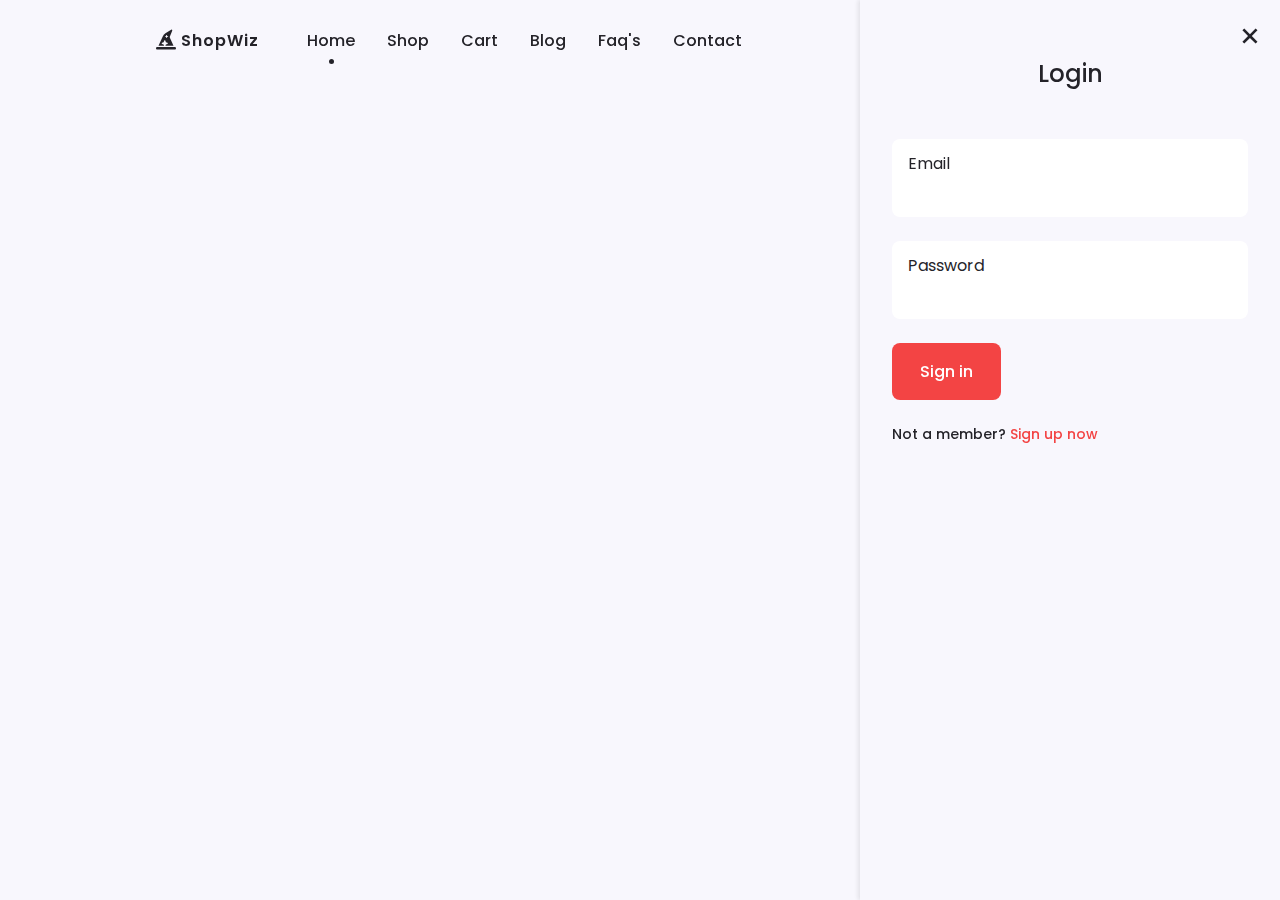
==== index.html @ 4f93ff75 "added Sidebar Login" ====
<!DOCTYPE html>
<html lang="en">

<head>
    <meta charset="UTF-8">
    <meta http-equiv="X-UA-Compatible" content="IE=edge">
    <meta name="viewport" content="width=device-width, initial-scale=1.0">

    <!--=============== BOXICONS ===============-->
    <link rel="stylesheet" href="https://cdn.jsdelivr.net/npm/boxicons@latest/css/boxicons.min.css">
    <link rel="stylesheet" href="https://cdnjs.cloudflare.com/ajax/libs/font-awesome/6.1.1/css/all.min.css">

    <!--=============== SWIPER CSS ===============-->
    <link rel="stylesheet" href="assets/css/swiper-bundle.min.css">

    <!--=============== CSS ===============-->
    <link rel="stylesheet" href="assets/css/style.css">
    <link rel="stylesheet" href="assets/css/colors/color-1.css">

    <title>Responsive e-commerce website - Crypticalcoder</title>
</head>

<body>
    <!--=============== HEADER ===============-->
    <header class="header" id="header">
        <nav class="nav container">
            <a href="index.html" class="nav__logo">
                <i class="fa-solid fa-hat-wizard nav__logo-icon"></i> ShopWiz
            </a>

            <div class="nav__menu" id="nav-menu">
                <ul class="nav__list">
                    <li class="nav__Item">
                        <a href="index.html" class="nav__link active-link">Home</a>
                    </li>
                    <li class="nav__Item">
                        <a href="shop.html" class="nav__link">Shop</a>
                    </li>
                    <li class="nav__Item">
                        <a href="cart.html" class="nav__link">Cart</a>
                    </li>

                    <li class="nav__Item">
                        <a href="blog.html" class="nav__link">Blog</a>
                    </li>
                    <li class="nav__Item">
                        <a href="faq.html" class="nav__link">Faq's</a>
                    </li>
                    <li class="nav__Item">
                        <a href="contact.html" class="nav__link">Contact</a>
                    </li>
                </ul>
            </div>

            <div class="nav__btns">
                <div class="login__toggle" id="login-toggle">
                    <i class="bx bx-user"></i>
                </div>

                <div class="nav__shop" id="cart-shop">
                    <i class="bx bx-shopping-bag"></i>
                </div>

                <div class="nav__toggle" id="nav-toggle">
                    <i class="bx bx-grid-alt"></i>
                </div>
            </div>
        </nav>
    </header>

    <!--=============== CART ===============-->
    <div class="cart " id="cart">
        <i class="bx bx-x cart__close"></i>
        <h2 class="cart__title-center">My Cart</h2>

        <div class="cart__container">
            <article class="cart__card">
                <div class="cart__box">
                    <img src="assets/img/cart-1.png" alt="" class="cart__img">
                </div>

                <div class="cart__details">
                    <h3 class="cart__title">
                        Windbreaker
                    </h3>
                    <span class="cart__price">₹ 1200</span>

                    <div class="cart__amount">
                        <div class="cart__amount-content">
                            <span class="cart__amount-box">
                                <i class="bx bx-minus"></i>
                            </span>

                            <span class="cart__amount-number">1</span> </span>

                            <span class="cart__amount-box">
                                <i class="bx bx-plus"></i>
                            </span>

                        </div>

                        <i class="bx bx-trash-alt cart__amount-trash"></i>


                    </div>
                </div>

            </article>

            <article class="cart__card">
                <div class="cart__box">
                    <img src="assets/img/cart-2.png" alt="" class="cart__img">
                </div>

                <div class="cart__details">
                    <h3 class="cart__title">
                        Cardigan Hoodie
                    </h3>
                    <span class="cart__price">₹ 1500</span>

                    <div class="cart__amount">
                        <div class="cart__amount-content">
                            <span class="cart__amount-box">
                                <i class="bx bx-minus"></i>
                            </span>

                            <span class="cart__amount-number">1</span> </span>

                            <span class="cart__amount-box">
                                <i class="bx bx-plus"></i>
                            </span>

                        </div>

                        <i class="bx bx-trash-alt cart__amount-trash"></i>


                    </div>
                </div>

            </article>

            <article class="cart__card">
                <div class="cart__box">
                    <img src="assets/img/cart-3.png" alt="" class="cart__img">
                </div>

                <div class="cart__details">
                    <h3 class="cart__title">
                        Cartoon
                    </h3>
                    <span class="cart__price">₹ 800</span>

                    <div class="cart__amount">
                        <div class="cart__amount-content">
                            <span class="cart__amount-box">
                                <i class="bx bx-minus"></i>
                            </span>

                            <span class="cart__amount-number">1</span> </span>

                            <span class="cart__amount-box">
                                <i class="bx bx-plus"></i>
                            </span>

                        </div>

                        <i class="bx bx-trash-alt cart__amount-trash"></i>


                    </div>
                </div>

            </article>
        </div>

        <div class="cart__prices">
            <span class="cart__prices-item">
                3 item
            </span>
            <span class="cart__prices-total">
                ₹ 3500
            </span>
        </div>

    </div>

    <!--=============== LOGIN ===============-->
    <div class="login show-login" id="login">
        <i class="bx bx-x login__close" id="login-close">

        </i>
        <h2 class="login__title-center">Login</h2>

        <form action="" class="login__form grid">
            <div class="login__content">
                <label for="" class="login__label">Email</label>
                <input type="email" class="login__input">
            </div>

            <div class="login__content">
                <label for="" class="login__label">Password</label>
                <input type="password" class="login__input">

            </div>

            <div>
                <a href="#" class="button">Sign in</a>
            </div>

            <div>
                <p class="signup">Not a member? <a href="registration.html">Sign up now</a></p>
            </div>
        </form>

    </div>

    <!--=============== MAIN ===============-->
    <main class="main">
        <!--=============== HOME ===============-->
        <section class="home container">

        </section>

        <!--=============== DISCOUNT ===============-->
        <section class="discount section">

        </section>

        <!--=============== NEW ARRIVALS ===============-->
        <section class="new section">

        </section>

        <!--=============== STEPS ===============-->
        <section class="steps section container">

        </section>

        <!--=============== NEWSLETTER ===============-->
        <section class="newsletter section">

        </section>
    </main>

    <!--=============== FOOTER ===============-->
    <footer class="footer section">

    </footer>

    <!--=============== SCROLL UP ===============-->

    <!--=============== STYLE SWITCHER ===============-->

    <!--=============== SWIPER JS ===============-->
    <script src="assets/js/swiper-bundle.min.js"></script>

    <!--=============== JS ===============-->
    <script src="assets/js/main.js"></script>
</body>

</html>
---- assets/css/style.css ----
/*=============== GOOGLE FONTS ===============*/
@import url('https://fonts.googleapis.com/css2?family=Poppins:wght@400;500;600;900&display=swap');

/*=============== VARIABLES CSS ===============*/
:root {
    --header-height: 3.5rem;

    /*========== Colors ==========*/
    --title-color: hsl(250, 8%, 15%);
    --text-color: hsl(250, 8%, 35%);
    --body-color: hsl(250, 60%, 98%);
    --container-color: #fff;
    --shadow: hsla(0, 0%, 15%, .1);
    --scroll-bar-color: hsl(250, 12%, 90%);
    --scroll-thumb-color: hsl(250, 12%, 80%);

    /*========== Font and typography ==========*/
    --body-font: 'Poppins', sans-serif;
    --biggest-font-size: 4rem;
    --h1-font-size: 2.25rem;
    --h2-font-size: 1.5rem;
    --h3-font-size: 1.25rem;
    --normal-font-size: 1rem;
    --small-font-size: .875rem;
    --smaller-font-size: .813rem;

    /*========== Font weight ==========*/
    --font-medium: 500;
    --font-bold: 600;

    /*========== Margenes Bottom ==========*/
    --mb-0-5: .5rem;
    --mb-0-75: .75rem;
    --mb-1: 1rem;
    --mb-1-5: 1.5rem;
    --mb-2: 2rem;
    --mb-2-5: 2.5rem;
    --mb-3: 3rem;

    /*========== z index ==========*/
    --z-tooltip: 10;
    --z-fixed: 100;
}

/* Responsive typography */
@media screen and (max-width: 992px) {
    :root {
        --biggest-font-size: 2rem;
        --h1-font-size: 1.5rem;
        --h2-font-size: 1.25rem;
        --h3-font-size: 1rem;
        --normal-font-size: .938rem;
        --small-font-size: .813rem;
        --smaller-font-size: .75rem;
    }
}

/*=============== BASE ===============*/
* {
    box-sizing: border-box;
    margin: 0;
    padding: 0;
}

html {
    scroll-behavior: smooth;
}

body,
button,
input {
    font-family: var(--body-font);
    font-size: var(--normal-font-size);
}

body {
    background-color: var(--body-color);
    color: var(--text-color);
}

h1,
h2,
h3,
h4 {
    color: var(--title-color);
    font-weight: var(--font-medium);
}

ul {
    list-style: none;
}

a {
    text-decoration: none;
}

img {
    max-width: 100%;
    height: auto;
}

button {
    cursor: pointer;
}

button,
input {
    border: none;
    outline: none;
}

/*=============== REUSABLE CSS CLASSES ===============*/
.section {
    padding: 7rem 0 2rem;
}

.section__title,
.breadcrumb__title {
    font-size: var(--h1-font-size);
}

.section__title,
.breadcrumb__subtitle {
    margin-bottom: var(--mb-3);
}

.section__title,
.breadcrumb__title,
.breadcrumb__subtitle {
    text-align: center;
}

/*=============== LAYOUT ===============*/
.container {
    max-width: 968px;
    margin-left: auto;
    margin-right: auto;
}

.grid {
    display: grid;
}

/*=============== HEADER SECTION ===============*/
.header {
    width: 100%;
    background: transparent;
    position: fixed;
    top: 0;
    left: 0;
    z-index: var(--z-fixed);
}

/*=============== NAV ===============*/
.nav {
    height: calc(var(--header-height) + 1.5rem);
    display: flex;
    justify-content: space-between;
    align-items: center;
    column-gap: 3rem;

}

.login__toggle,
.nav__logo,
.nav__toggle,
.nav__shop {
    color: var(--title-color)
}

.nav__logo {
    text-transform: capitalize;
    font-weight: var(--font-bold);
    letter-spacing: 1px;
    display: inline-flex;
    align-items: center;
    column-gap: .25rem;
}

.nav__logo-icon {
    font-size: 1.25rem;
}


.nav__btns {
    display: flex;
    align-items: center;
    column-gap: 1rem;
    margin-left: auto;

}

.nav__toggle,
.login__toggle,
.nav__shop {
    font-size: 1.25rem;
    cursor: pointer;
}

.nav__list {
    display: flex;
    align-items: center;
    column-gap: 2rem;
}

.nav__link {
    color: var(--title-color);
    font-weight: var(--font-medium);
    font-size: var(--normal-font-size);
    transition: .3s;
}

.nav__link:hover {
    color: var(--first-color);

}

.nav__toggle {
    display: none;
}


/* Show Menu */


/* Change background header */


/* Active link */
.active-link {
    position: relative;
}

.active-link::before {
    content: '';
    position: absolute;
    bottom: -.75rem;
    left: 45%;
    width: 5px;
    height: 5px;
    background: var(--title-color);
    border-radius: 50%;
}

/*=============== MAIN ===============*/
/*========== HOME SECTION ==========*/


/* Swiper Class */



/*=============== BUTTONS ===============*/
.button {
    display: inline-block;
    background: var(--first-color);
    color: #fff;
    padding: 1rem 1.75rem;
    border-radius: 0.5rem;
    font-weight: var(--font-medium);
    transition: .3s;
}

.button:hover {
    filter: brightness(110%);
}

/*========== DISCOUNT SECTION ==========*/



/*========== NEW ARRIVALS SECTION ==========*/


/*========== STEPS SECTION ==========*/


/*========== NEWSLETTER SECTION ==========*/


/*=============== SHOP PAGE ===============*/


/*=============== PAGINATION ===============*/


/*=============== DETAILS PAGE ===============*/


/*=============== ABOUT PAGE ===============*/


/*=============== BLOG PAGE ===============*/


/*=============== CART PAGE ===============*/


/*=============== FAQ PAGE ===============*/


/*Rotate icon, change color of titles and background*/


/*=============== REGISTRATION PAGE ===============*/


/*=============== CONTACT PAGE ===============*/


/*=============== FOOTER ===============*/


/*=============== SCROLL UP ===============*/


/* Show Scroll Up*/


/*=============== SCROLL BAR ===============*/


/*=============== LOGIN ===============*/
.login {
    position: fixed;
    background-color: var(--body-color);
    z-index: var(--z-fixed);
    width: 420px;
    box-shadow: -2px 0 4px var(--shadow);
    height: 100%;
    top: 0;
    right: -100%;
    padding: 3.5rem 2rem;
    transition: 0.4s;

}

.login__title-center {
    font-size: var(--h2-font-size);
    text-align: center;
    margin-bottom: var(--mb-3);
}

.login__close {
    font-size: 2rem;
    color: var(--title-color);
    position: absolute;
    top: 1.25rem;
    right: .9rem;
    cursor: pointer;

}

.login__form {
    row-gap: 1.5rem;
}

.login__content {
    background: var(--container-color);
    border-radius: .5rem;
    padding: .75rem 1rem .25rem;
}

.login__label {
    font-size: var(--medium-font-size);
    color: var(--title-color);
}

.login__input {
    width: 100%;
    background: var(--container-color);
    color: var(--text-color);
    font-size: var(--normal-font-size);
    padding: .25rem .5rem .5rem 0;
}

.signup {
    color: var(--title-color);
    font-size: var(--small-font-size);
    font-weight: var(--font-medium);
}

.signup a {
    color: var(--first-color);
}


/* Show login */
.show-login {
    right: 0;
}

/*=============== CART ===============*/
.cart {
    position: fixed;
    background-color: var(--body-color);
    z-index: var(--z-fixed);
    width: 420px;
    box-shadow: -2px 0 4px var(--shadow);
    height: 100%;
    top: 0;
    right: -100%;
    padding: 3.5rem 2rem;
    transition: 0.4s;

}

.cart__title-center {
    font-size: var(--h2-font-size);
    text-align: center;
    margin-bottom: var(--mb-3);
}

.cart__close {
    font-size: 2rem;
    color: var(--title-color);
    position: absolute;
    top: 1.25rem;
    right: .9rem;
    cursor: pointer;

}

.cart__container {
    display: grid;
    row-gap: 1.5rem;

}

.cart__card {
    display: flex;
    align-items: center;
    column-gap: 1rem;

}

.cart__box {
    background-color: var(--container-color);
    padding-top: .75rem 1.25rem;
    display: flex;
    align-items: center;

}

.cart__img {
    width: 90px;

}

.cart__title {
    font-size: var(--normal-font-size);
    margin-bottom: var(--mb-0-5);

}

.cart__price {
    display: block;
    font-size: var(--small-font-size);
    color: var(--first-color);
    margin-bottom: var(--mb-1-5);
}

.cart__amount,
.cart__amount-content {
    display: flex;
    align-items: center;
}

.cart__amount {
    column-gap: 3rem;
}

.cart__amount-content {
    column-gap: 1rem;
}


.cart__amount-box {
    display: inline-flex;
    padding: .25rem;
    background: var(--container-color);
    cursor: pointer;
}

.cart__amount-trash {
    font-size: 1.15rem;
    color: var(--first-color);
    cursor: pointer;
}

.cart__prices {
    margin-top: 6rem;
    display: flex;
    align-items: center;
    justify-content: space-between;

}

.cart__prices-item,
.cart__prices-total {
    color: car(--title-color);
}

.cart__prices-total {
    font-size: var(--h3-font-size);
    font-weight: var(--font-medium);
}

/* Show cart */
.show-cart {
    right: 0;
}

/*=============== LIGHTBOX ===============*/


/* lightbox open */


/* lightbox open animation */


/*=============== STYLE SWITCHER ===============*/


/* Style switcher open */


/* Active theme color */


/*=============== BREAKPOINTS ===============*/
/* For large devices */
@media screen and (max-width: 1200px) {}

@media screen and (max-width: 992px) {}

/* For medium devices */
@media screen and (max-width: 767px) {}

@media screen and (max-width: 576px) {}

/* For small devices */
@media screen and (max-width: 320px) {}
---- assets/css/colors/color-1.css ----
:root
{
    --hue: 0;
    --first-color: hsl(var(--hue), 88%, 61%);
    --first-color-alt: hsl(var(--hue), 88%, 58%)
}
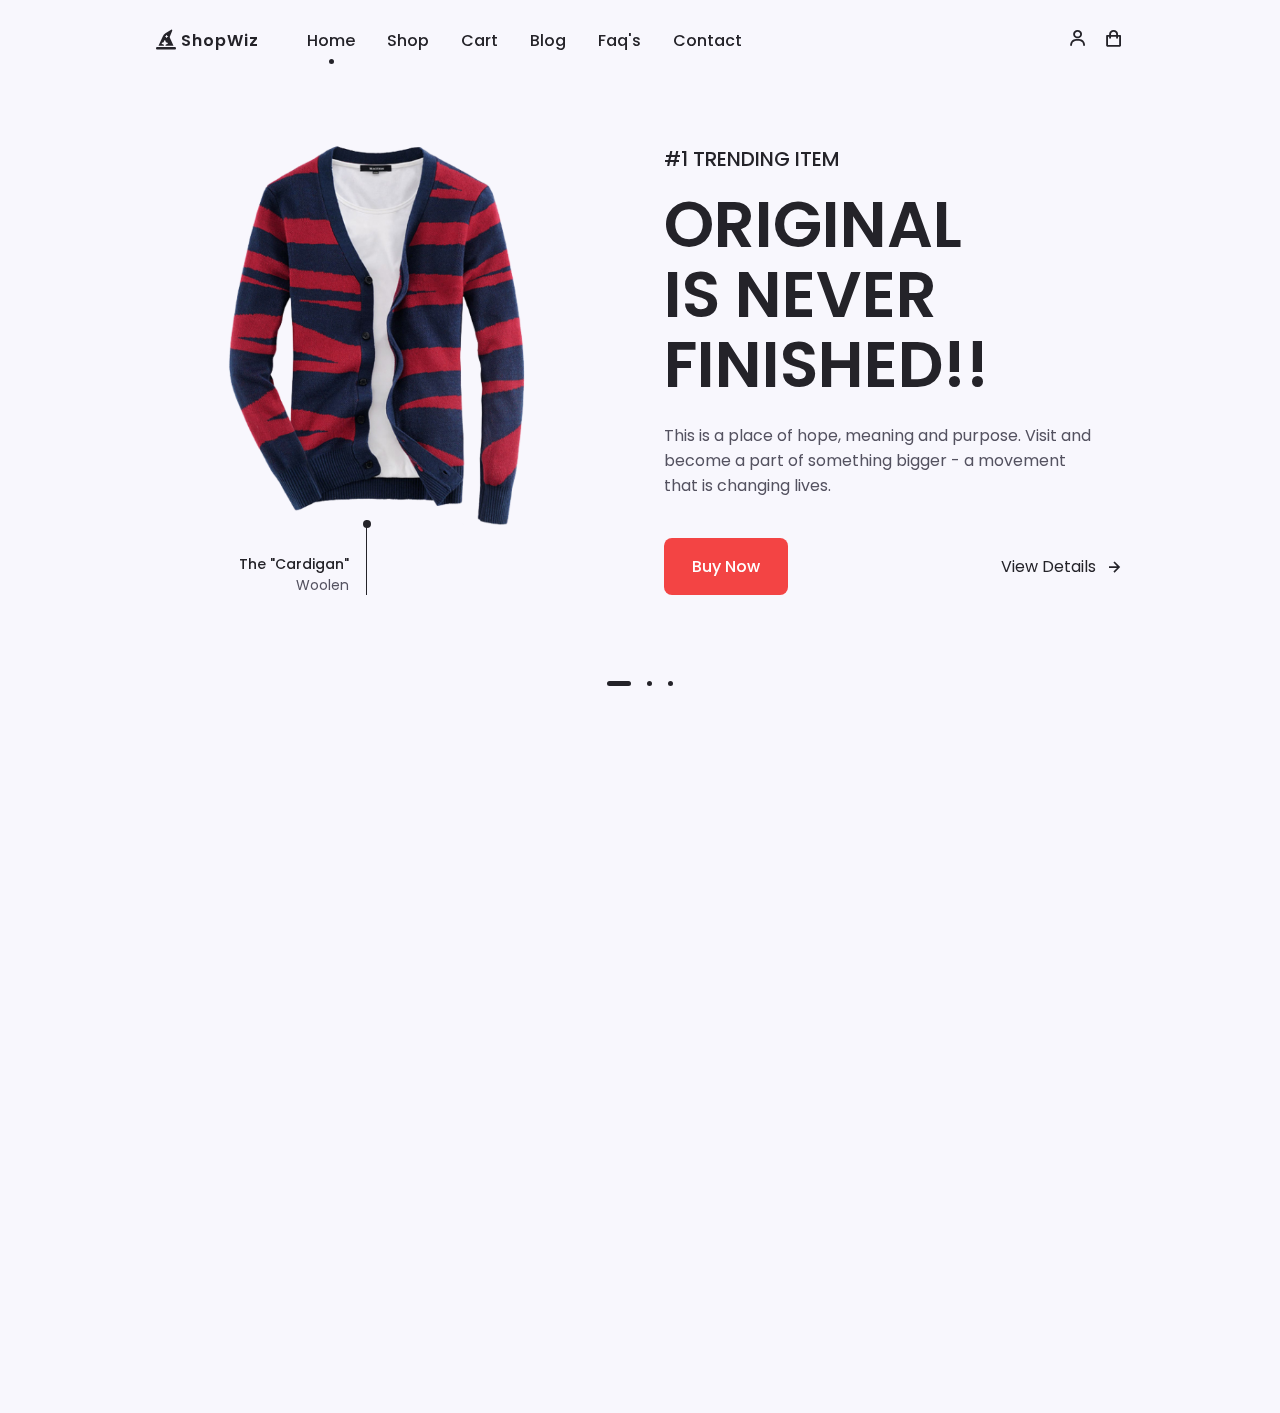
==== commit b978e40b: "Added Home page slider" ====
--- a/index.html
+++ b/index.html
@@ -186,7 +186,7 @@
     </div>
 
     <!--=============== LOGIN ===============-->
-    <div class="login show-login" id="login">
+    <div class="login" id="login">
         <i class="bx bx-x login__close" id="login-close">
 
         </i>
@@ -219,7 +219,100 @@
     <main class="main">
         <!--=============== HOME ===============-->
         <section class="home container">
-
+            <div class="swiper home-swiper">
+                <div class="swiper-wrapper">
+                    <!-- Home Swiper 1 -->
+                    <section class="swiper-slide">
+                        <div class="home__content grid">
+                            <div class="home__group">
+                                <img src="assets/img/slide-2.png" alt="" class="home__img">
+                                <div class="home__indicator"></div>
+
+                                <div class="home__details-img">
+                                    <h4 class="home__details-title">The "Cardigan"</h4>
+                                    <span class="home__details-subtitle">Woolen</span>
+                                </div>
+                            </div>
+
+                            <div class="home__data">
+                                <h3 class="home__subtitle">#1 TRENDING ITEM</h3>
+                                <h1 class="home__title">ORIGINAL <br> IS NEVER <br> FINISHED!!</h1>
+                                <p class="home__description">This is a place of hope, meaning and purpose. Visit and
+                                    become a part of something bigger - a movement that is changing lives.</p>
+
+                                <div class="home__buttons">
+                                    <a href="details.html" class="button">Buy Now</a>
+                                    <a href="details.html" class="button--link button--flex">View Details
+                                        <i class="bx bx-right-arrow-alt button__icon"></i></a>
+                                </div>
+                            </div>
+                        </div>
+
+                    </section>
+
+                    <!-- Home Swiper 2 -->
+                    <section class="swiper-slide">
+                        <div class="home__content grid">
+                            <div class="home__group">
+                                <img src="assets/img/slide-3.png" alt="" class="home__img">
+                                <div class="home__indicator"></div>
+
+                                <div class="home__details-img">
+                                    <h4 class="home__details-title">Jqueezy</h4>
+                                    <span class="home__details-subtitle">Ski Suit</span>
+                                </div>
+                            </div>
+
+                            <div class="home__data">
+                                <h3 class="home__subtitle">#2 top Best duo</h3>
+                                <h1 class="home__title">FALL <br> WINTER <br> 2022</h1>
+                                <p class="home__description">A specialist label creating luxury essentials. Ethically
+                                    crafted with an unwavering commitment to expceptional quality.</p>
+
+                                <div class="home__buttons">
+                                    <a href="details.html" class="button">Buy Now</a>
+                                    <a href="details.html" class="button--link button--flex">View Details
+                                        <i class="bx bx-right-arrow-alt button__icon"></i></a>
+                                </div>
+                            </div>
+                        </div>
+
+                    </section>
+
+                    <!-- Home Swiper 3 -->
+                    <section class="swiper-slide">
+                        <div class="home__content grid">
+                            <div class="home__group">
+                                <img src="assets/img/slide-1.png" alt="" class="home__img">
+                                <div class="home__indicator"></div>
+
+                                <div class="home__details-img">
+                                    <h4 class="home__details-title">Jurry</h4>
+                                    <span class="home__details-subtitle">Zipper</span>
+                                </div>
+                            </div>
+
+                            <div class="home__data">
+                                <h3 class="home__subtitle">#3 TRENDING ITEM</h3>
+                                <h1 class="home__title">SALE 20% <br> OFF ON <br> EVERYTHING</h1>
+                                <p class="home__description">A specialist label creating luxury essentials. Ethically
+                                    crafted with an unwavering commitment to expceptional quality.</p>
+
+                                <div class="home__buttons">
+                                    <a href="details.html" class="button">Buy Now</a>
+                                    <a href="details.html" class="button--link button--flex">View Details
+                                        <i class="bx bx-right-arrow-alt button__icon"></i></a>
+                                </div>
+                            </div>
+                        </div>
+
+                    </section>
+
+
+
+                </div>
+                <div class="swiper-pagination"></div>
+            </div>
         </section>
 
         <!--=============== DISCOUNT ===============-->
--- a/assets/css/style.css
+++ b/assets/css/style.css
@@ -224,7 +224,10 @@
 
 
 /* Change background header */
-
+.scroll-header {
+    background-color: var(--body-color);
+    box-shadow: 0 1px 4px var(--shadow);
+}
 
 /* Active link */
 .active-link {
@@ -244,11 +247,112 @@
 
 /*=============== MAIN ===============*/
 /*========== HOME SECTION ==========*/
+.home__content {
+    padding: 9rem 0 2rem;
+    grid-template-columns: repeat(2, 1fr);
+    column-gap: 3rem;
+}
+
+.home__group {
+    display: grid;
+    position: relative;
+    padding-top: 2rem;
+}
+
+.home__img {
+    height: 420px;
+    transform: translateY(-3rem);
+    justify-self: center;
+}
+
+.home__indicator {
+    width: 8px;
+    height: 8px;
+    background: var(--title-color);
+    border-radius: 50%;
+    position: absolute;
+    bottom: 15%;
+    left: 45%;
+
+}
+
+.home__indicator::after {
+    content: '';
+    position: absolute;
+    width: 1px;
+    height: 75px;
+    background: var(--title-color);
+    top: 0;
+    right: 45%;
+
+}
+
+.home__details-img {
+    position: absolute;
+    bottom: 0;
+    right: 58%;
+}
+
+/* .home__details-title {
+    font-weight: var(--medium-font-size);
+} */
+
+.home__details-title,
+.home__details-subtitle {
+    display: block;
+    font-size: var(--small-font-size);
+    text-align: right;
+
+
+}
+
+.home__subtitle {
+    font-size: var(--h3-font-size);
+    text-transform: uppercase;
+    margin-bottom: var(--mb-1);
+}
+
+.home__title {
+    font-size: var(--biggest-font-size);
+    font-weight: var(--font-bold);
+    line-height: 109%;
+    margin-bottom: var(--mb-1-5);
+}
+
+.home__description {
+    margin-bottom: var(--mb-2-5);
+    padding-right: 2rem;
+}
+
+.home__buttons {
+    display: flex;
+    justify-content: space-between;
+}
+
 
 
 /* Swiper Class */
-
-
+.swiper-pagination {
+    position: initial;
+    margin-top: var(--mb-2-5);
+}
+
+.swiper-pagination-bullet {
+    width: 5px;
+    height: 5px;
+    background: var(--title-color);
+    opacity: 1;
+}
+
+.swiper-pagination-horizontal.swiper-pagination-bullets .swiper-pagination-bullet {
+    margin: 0 .5rem;
+}
+
+.swiper-pagination-bullet-active {
+    width: 1.5rem;
+    height: 5px;
+    border-radius: .5rem;
+}
 
 /*=============== BUTTONS ===============*/
 .button {
@@ -263,6 +367,21 @@
 
 .button:hover {
     filter: brightness(110%);
+}
+
+
+.button__icon {
+    font-size: 1.25rem;
+}
+
+.button--link {
+    color: var(--title-color);
+}
+
+.button--flex {
+    display: inline-flex;
+    align-items: center;
+    column-gap: .5rem;
 }
 
 /*========== DISCOUNT SECTION ==========*/
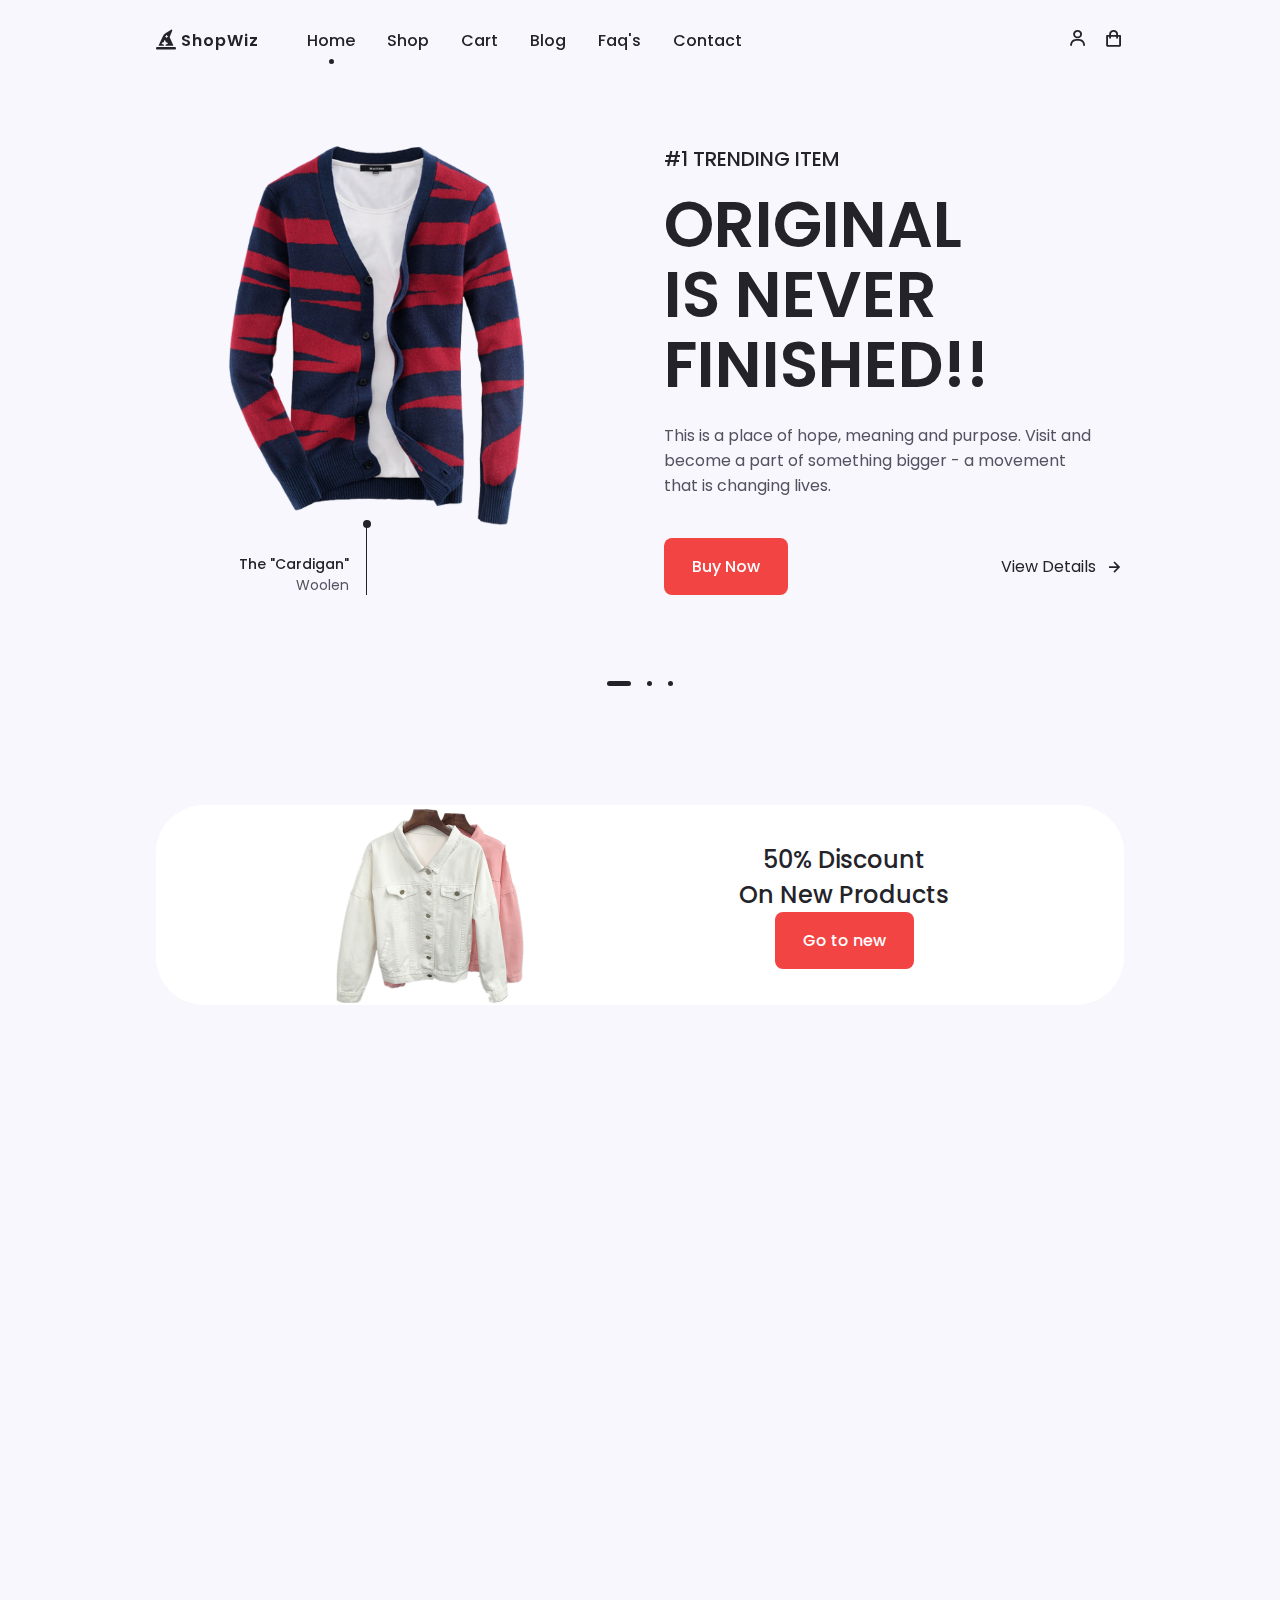
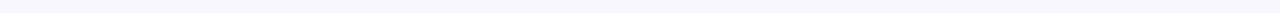
==== commit 5ca3fc7d: "added discount section" ====
--- a/index.html
+++ b/index.html
@@ -317,7 +317,14 @@
 
         <!--=============== DISCOUNT ===============-->
         <section class="discount section">
-
+            <div class="discount__container container grid">
+                <img src="assets/img/discount.png" alt="" class="discount__img">
+
+                <div class="discount__data">
+                    <h2 class="discount__title">50% Discount <br> On New Products</h2>
+                    <a href="#" class="button">Go to new</a>
+                </div>
+            </div>
         </section>
 
         <!--=============== NEW ARRIVALS ===============-->
--- a/assets/css/style.css
+++ b/assets/css/style.css
@@ -385,8 +385,31 @@
 }
 
 /*========== DISCOUNT SECTION ==========*/
-
-
+.discount__container {
+    grid-template-columns: repeat(2, max-content);
+    justify-content: center;
+    align-items: center;
+    column-gap: 7rem;
+    background-color: var(--container-color);
+    padding-top: 3rem 0;
+    border-radius: 3rem;
+}
+
+
+
+.discount__img {
+    width: 200px;
+}
+
+.discount__data {
+    padding-left: 6rem;
+    text-align: center;
+}
+
+.discoutn__title {
+    font-size: var(--h2-font-size);
+    margin-bottom: var(--mb-2);
+}
 
 /*========== NEW ARRIVALS SECTION ==========*/
 
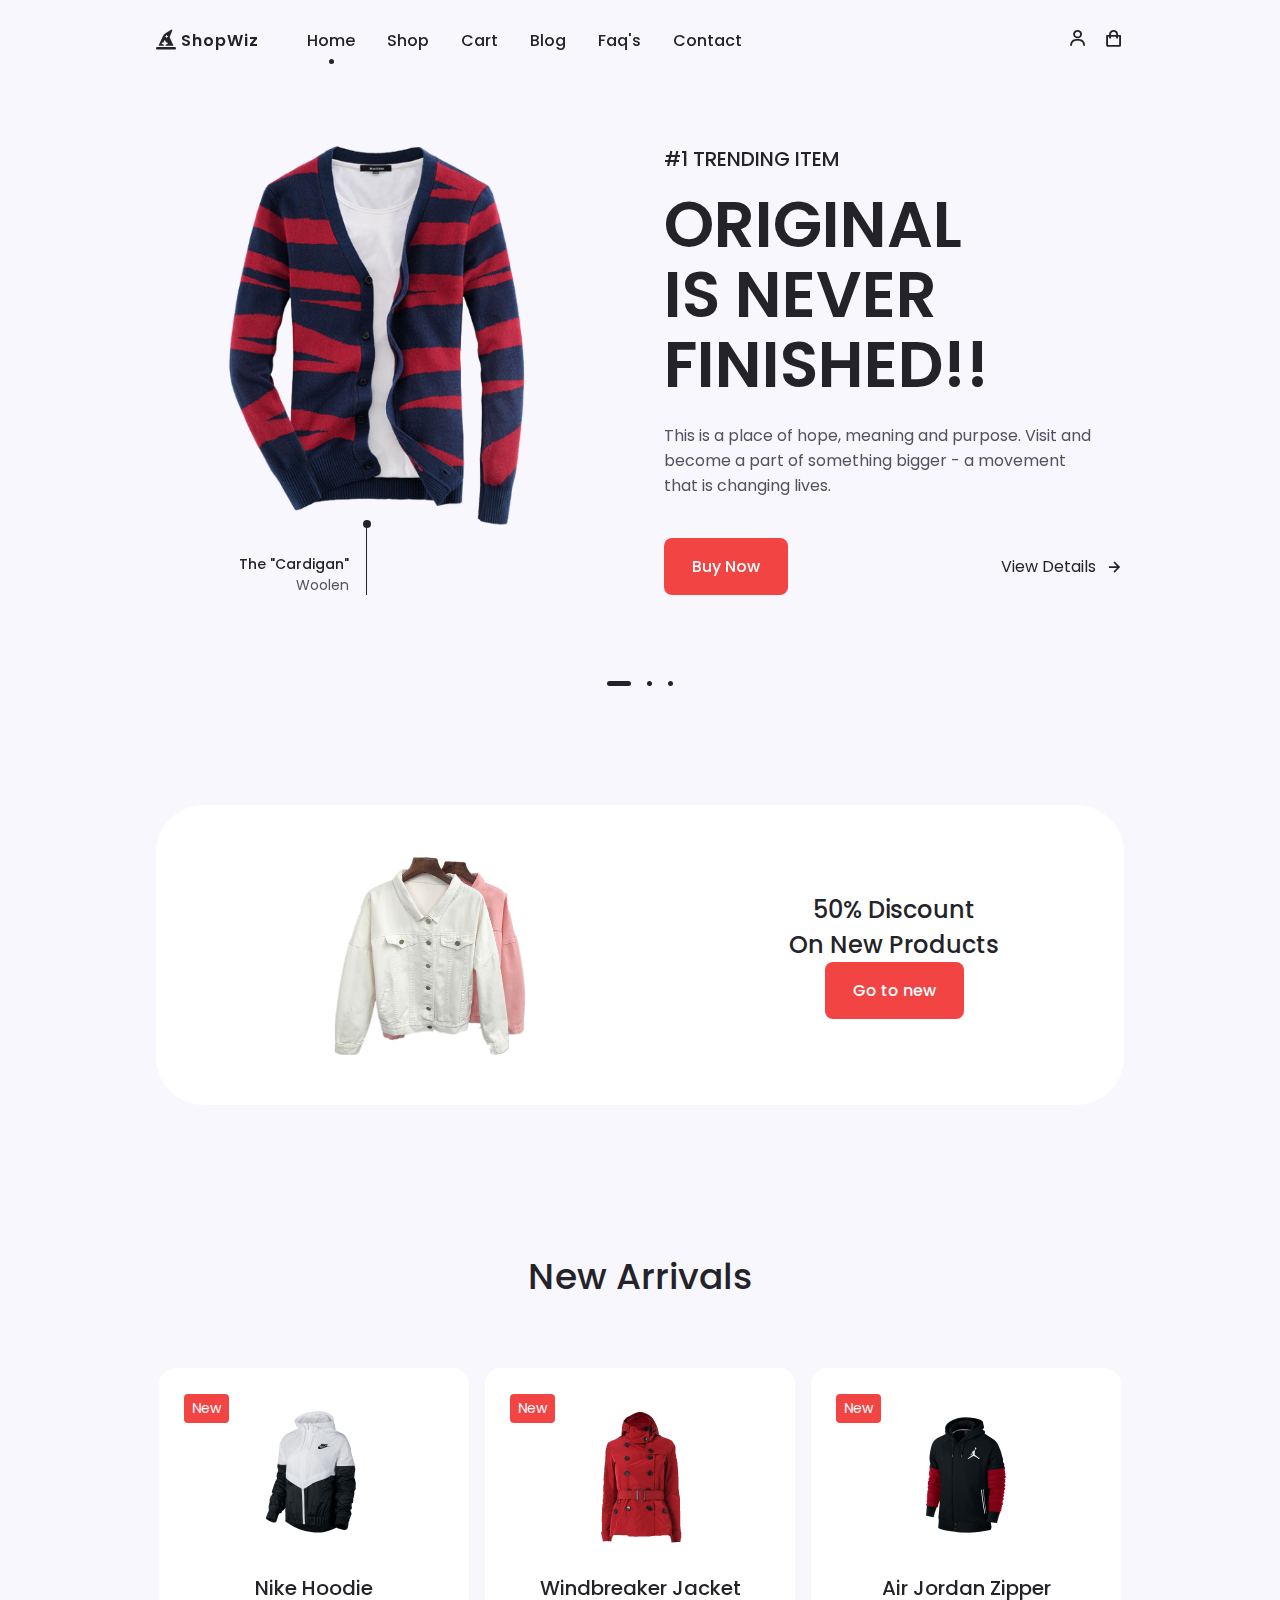
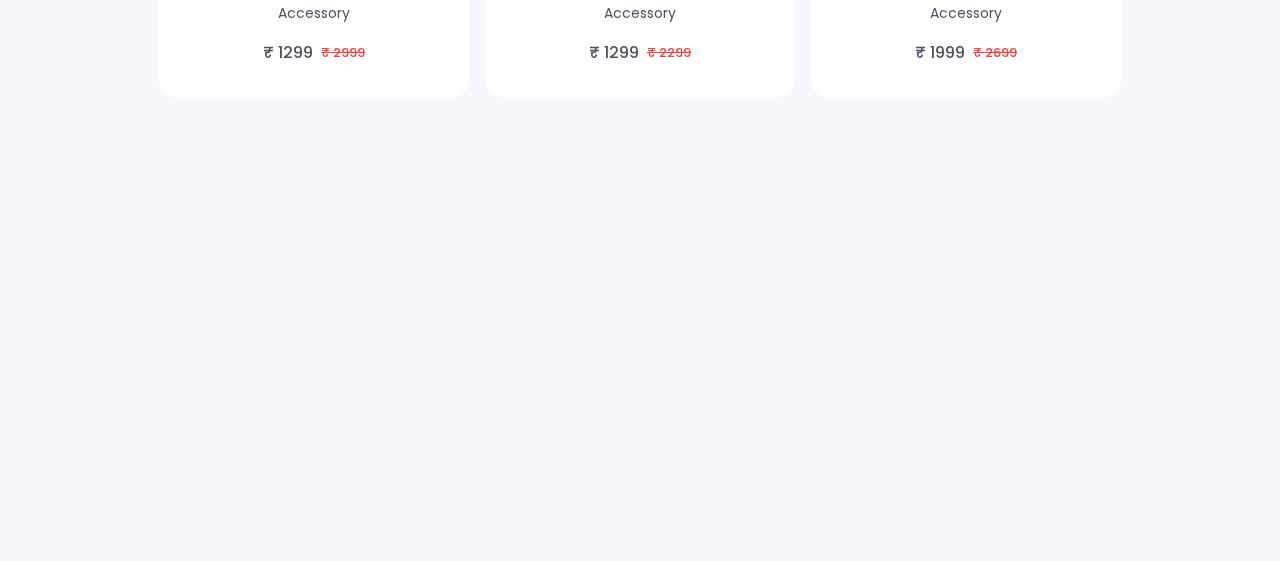
==== commit ff288d07: "Added NewSection" ====
--- a/index.html
+++ b/index.html
@@ -329,7 +329,115 @@
 
         <!--=============== NEW ARRIVALS ===============-->
         <section class="new section">
-
+            <h2 class="section__title">New Arrivals</h2>
+
+            <div class="new__container container">
+                <div class="swiper new-swiper">
+                    <div class="swiper-wrapper">
+                        <!-- New COntent 1 -->
+                        <div class="new__content swiper-slide">
+                            <div class="new__tag">New</div>
+                            <img src="assets/img/new-1.png" alt="" class="new__img">
+                            <h3 class="new__title">Windbreaker Jacket</h3>
+                            <span class="new__subtitle">Accessory</span>
+
+                            <div class="new__prices">
+                                <span class="new__price">₹ 1299</span>
+                                <span class="new__discount">₹ 2299</span>
+                            </div>
+
+                            <a href="details.html" class="button new__button">
+                                <i class="bx bx-cart-alt new__icon"></i>
+                            </a>
+                        </div>
+
+                        <!-- New COntent 2  -->
+                        <div class="new__content swiper-slide">
+                            <div class="new__tag">New</div>
+                            <img src="assets/img/new-2.png" alt="" class="new__img">
+                            <h3 class="new__title">Air Jordan Zipper</h3>
+                            <span class="new__subtitle">Accessory</span>
+
+                            <div class="new__prices">
+                                <span class="new__price">₹ 1999</span>
+                                <span class="new__discount">₹ 2699</span>
+                            </div>
+
+                            <a href="details.html" class="button new__button">
+                                <i class="bx bx-cart-alt new__icon"></i>
+                            </a>
+                        </div>
+
+                        <!-- New COntent 3  -->
+                        <div class="new__content swiper-slide">
+                            <div class="new__tag">New</div>
+                            <img src="assets/img/new-3.png" alt="" class="new__img">
+                            <h3 class="new__title">Fur Jacket</h3>
+                            <span class="new__subtitle">Accessory</span>
+
+                            <div class="new__prices">
+                                <span class="new__price">₹ 1399</span>
+                                <span class="new__discount">₹ 1749</span>
+                            </div>
+
+                            <a href="details.html" class="button new__button">
+                                <i class="bx bx-cart-alt new__icon"></i>
+                            </a>
+                        </div>
+
+                        <!-- New COntent 4  -->
+                        <div class="new__content swiper-slide">
+                            <div class="new__tag">New</div>
+                            <img src="assets/img/new-4.png" alt="" class="new__img">
+                            <h3 class="new__title">Fleece Jacket</h3>
+                            <span class="new__subtitle">Accessory</span>
+
+                            <div class="new__prices">
+                                <span class="new__price">₹ 2199</span>
+                                <span class="new__discount">₹ 4599</span>
+                            </div>
+
+                            <a href="details.html" class="button new__button">
+                                <i class="bx bx-cart-alt new__icon"></i>
+                            </a>
+                        </div>
+
+                        <!-- New COntent 5  -->
+                        <div class="new__content swiper-slide">
+                            <div class="new__tag">New</div>
+                            <img src="assets/img/new-5.png" alt="" class="new__img">
+                            <h3 class="new__title">H&M Top</h3>
+                            <span class="new__subtitle">Accessory</span>
+
+                            <div class="new__prices">
+                                <span class="new__price">₹ 699</span>
+                                <span class="new__discount">₹ 1599</span>
+                            </div>
+
+                            <a href="details.html" class="button new__button">
+                                <i class="bx bx-cart-alt new__icon"></i>
+                            </a>
+                        </div>
+
+                        <!-- New COntent 6  -->
+                        <div class="new__content swiper-slide">
+                            <div class="new__tag">New</div>
+                            <img src="assets/img/new-6.png" alt="" class="new__img">
+                            <h3 class="new__title">Nike Hoodie</h3>
+                            <span class="new__subtitle">Accessory</span>
+
+                            <div class="new__prices">
+                                <span class="new__price">₹ 1299</span>
+                                <span class="new__discount">₹ 2999</span>
+                            </div>
+
+                            <a href="details.html" class="button new__button">
+                                <i class="bx bx-cart-alt new__icon"></i>
+                            </a>
+                        </div>
+                    </div>
+                </div>
+            </div>
         </section>
 
         <!--=============== STEPS ===============-->
--- a/assets/css/style.css
+++ b/assets/css/style.css
@@ -395,10 +395,9 @@
     border-radius: 3rem;
 }
 
-
-
 .discount__img {
-    width: 200px;
+    width: 300px;
+    padding: 3rem;
 }
 
 .discount__data {
@@ -412,7 +411,89 @@
 }
 
 /*========== NEW ARRIVALS SECTION ==========*/
-
+.new__container {
+    padding-top: 1rem;
+}
+
+.new__img {
+    width: 150px;
+    margin-bottom: var(--mb-1);
+    transition: .3s;
+}
+
+.new__content {
+    position: relative;
+    background-color: var(--container-color);
+    width: 310px;
+    padding: 2rem 0;
+    border-radius: 1rem;
+    text-align: center;
+    overflow: hidden;
+}
+
+.new__tag {
+    position: absolute;
+    top: 8%;
+    left: 8%;
+    background-color: var(--first-color);
+    color: #fff;
+    font-size: var(--small-font-size);
+    padding: .25rem .5rem;
+    border-radius: .25rem;
+}
+
+.new__title {
+    font-size: var(--h3-font-size);
+    font-weight: var(--font-medium);
+}
+
+.new__subtitle {
+    display: block;
+    font-size: var(--small-font-size);
+    margin-bottom: var(--mb-1);
+}
+
+.new__prices {
+    display: inline-flex;
+    align-items: center;
+    column-gap: .5rem;
+}
+
+.new__price {
+    font-weight: var(--font-medium);
+    color: (--title-color);
+
+}
+
+.new__discount {
+    color: var(--first-color);
+    font-size: var(--smaller-font-size);
+    text-decoration: line-through;
+    font-weight: var(--font-medium);
+
+}
+
+.new__button {
+    display: inline-flex;
+    padding: 0.5rem;
+    border-radius: .25rem .25rem .75rem .25rem;
+    position: absolute;
+    bottom: 0;
+    right: -3rem;
+}
+
+.new__icon {
+    font-size: 1.25rem;
+}
+
+.new__content:hover .new__img {
+    transform: translateY(-.5rem)
+}
+
+.new__content:hover .new__button {
+    right: 0;
+
+}
 
 /*========== STEPS SECTION ==========*/
 
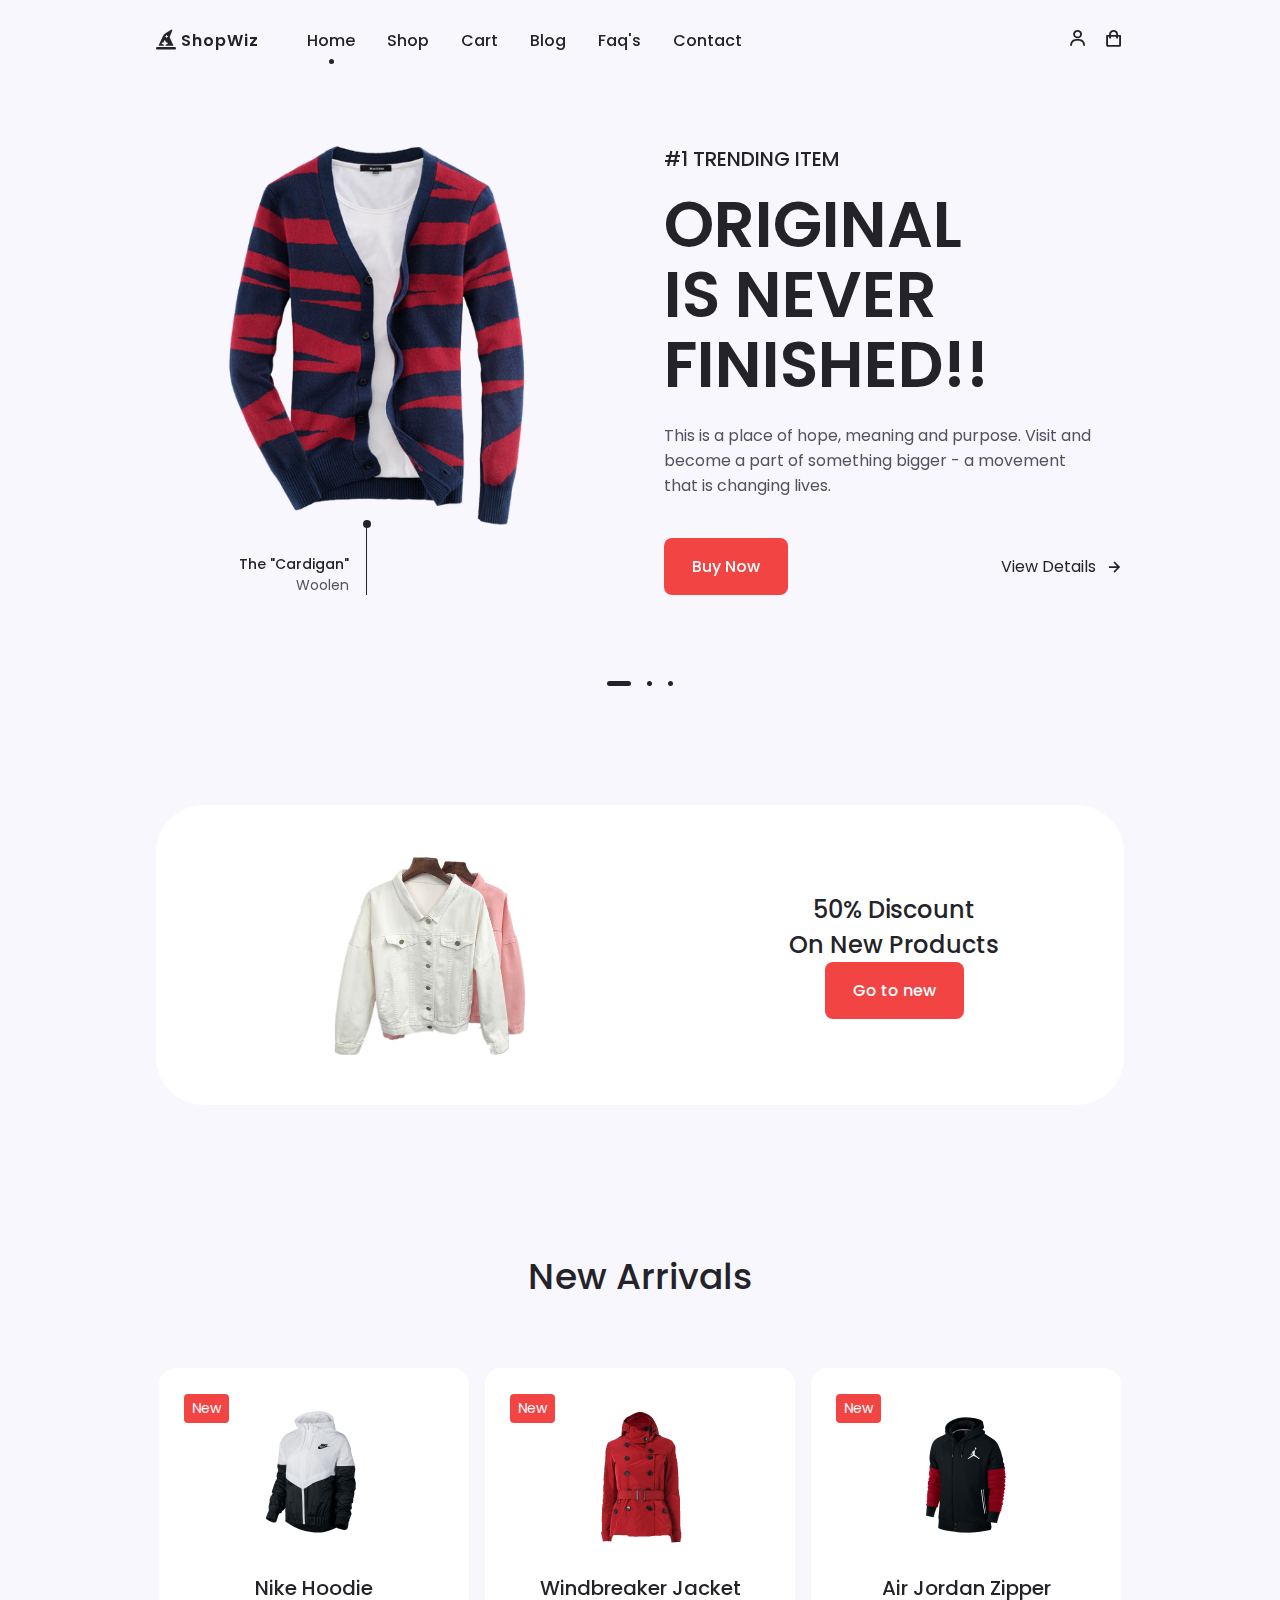
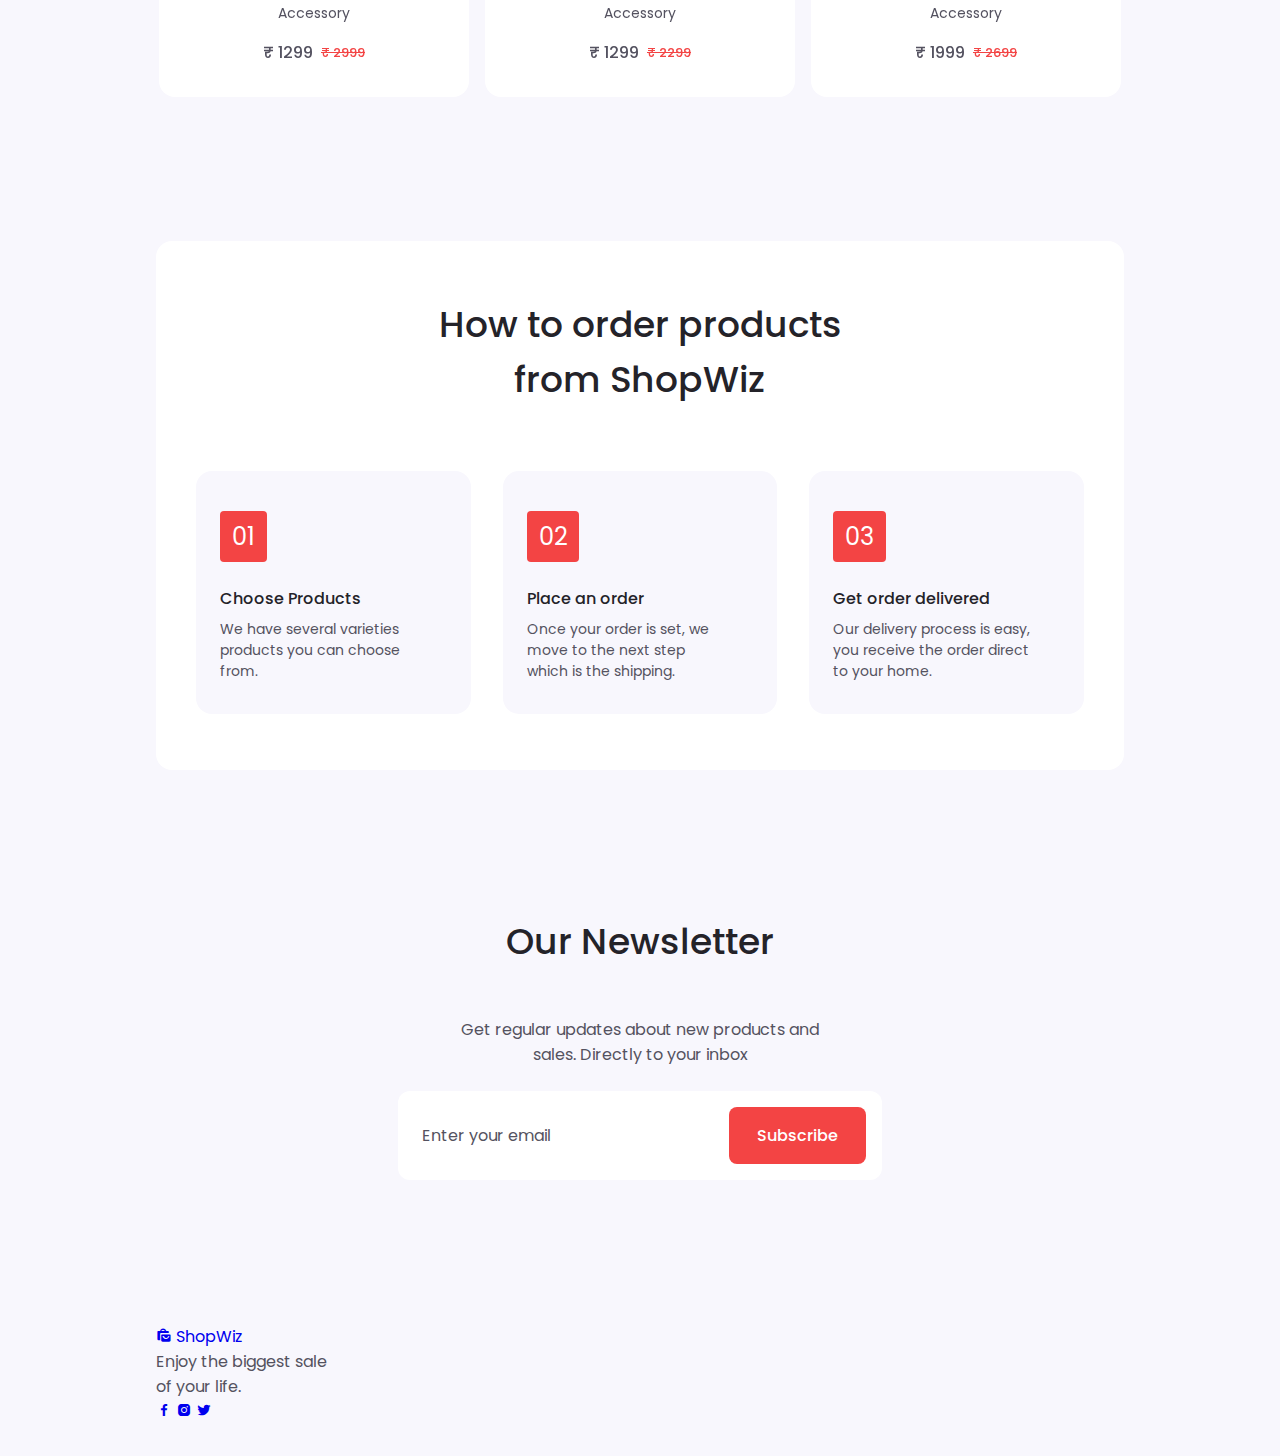
==== commit c8843bb7: "Added steps section and newsletter" ====
--- a/index.html
+++ b/index.html
@@ -442,18 +442,70 @@
 
         <!--=============== STEPS ===============-->
         <section class="steps section container">
-
+            <div class="steps__bg">
+                <h2 class="section__title">How to order products <br> from ShopWiz</h2>
+
+                <div class="steps__container grid">
+                    <!-- Steps card 1 -->
+                    <div class="steps__card">
+                        <div class="steps__card-number">01</div>
+                        <h3 class="steps__card-title">Choose Products</h3>
+                        <p class="steps__card-description">We have several varieties products you can choose from.</p>
+                    </div>
+                    <!-- Steps card 2 -->
+                    <div class="steps__card">
+                        <div class="steps__card-number">02</div>
+                        <h3 class="steps__card-title">Place an order</h3>
+                        <p class="steps__card-description">
+                            Once your order is set, we move to the next step which is the shipping.
+                        </p>
+                    </div>
+                    <!-- Steps card 3 -->
+                    <div class="steps__card">
+                        <div class="steps__card-number">03</div>
+                        <h3 class="steps__card-title">Get order delivered</h3>
+                        <p class="steps__card-description">
+                            Our delivery process is easy, you receive the order direct to your home.
+                        </p>
+                    </div>
+
+                </div>
+            </div>
         </section>
 
         <!--=============== NEWSLETTER ===============-->
         <section class="newsletter section">
-
+            <div class="newsletter__container container">
+                <h2 class="section__title">Our Newsletter</h2>
+                <p class="newsletter__description">
+                    Get regular updates about new products and sales. Directly to your inbox
+                </p>
+
+                <form action="" class="newsletter__form">
+                    <input type="text" placeholder="Enter your email" class="newsletter__input">
+                    <button class="button">Subscribe</button>
+                </form>
+            </div>
         </section>
     </main>
 
     <!--=============== FOOTER ===============-->
     <footer class="footer section">
-
+        <div class="footer__container container grid">
+            <!-- footer content 1 -->
+            <div class="footer__content">
+                <a href="#" class="footer__logo">
+                    <i class="bx bxs-shopping-bags footer__logo-icon"></i> ShopWiz
+                </a>
+                <p class="footer__description">Enjoy the biggest sale <br> of your life.</p>
+
+                <div class="footer__social">
+                    <a href="#" class="footer__social-link"><i class="bx bxl-facebook"></i></a>
+                    <a href="#" class="footer__social-link"><i class="bx bxl-instagram-alt"></i></a>
+                    <a href="#" class="footer__social-link"><i class="bx bxl-twitter"></i></a>
+                </div>
+            </div>
+        </div>
     </footer>
 
     <!--=============== SCROLL UP ===============-->
--- a/assets/css/style.css
+++ b/assets/css/style.css
@@ -496,10 +496,84 @@
 }
 
 /*========== STEPS SECTION ==========*/
-
+.steps__bg {
+    background-color: var(--container-color);
+    padding: 3.5rem 2.5rem;
+    border-radius: 1rem;
+}
+
+.steps__container {
+    grid-template-columns: repeat(3, 1fr);
+    column-gap: 2rem;
+    padding-top: 1rem;
+
+}
+
+.steps__card {
+    background-color: var(--body-color);
+    padding: 2.5rem 3rem 2rem 1.5rem;
+    border-radius: 1rem;
+}
+
+.steps__card-number {
+    display: inline-block;
+    background-color: var(--first-color);
+    color: #fff;
+    padding: .5rem .75rem;
+    border-radius: .25rem;
+    font-size: var(--h2-font-size);
+    margin-bottom: var(--mb-1-5);
+    transition: .3s;
+}
+
+.steps__card-title {
+    font-size: var(--normal-font-size);
+    margin-bottom: var(--mb-0-5);
+}
+
+.steps__card-description {
+    font-size: var(--small-font-size);
+
+}
+
+.steps__card:hover .steps__card-number {
+    transform: translateY(-.25rem);
+}
 
 /*========== NEWSLETTER SECTION ==========*/
-
+.newsletter__container {
+    display: grid;
+    grid-template-columns: .5fr;
+    justify-content: center;
+
+}
+
+.newsletter__description {
+    padding: 0 3rem;
+    text-align: center;
+    margin-bottom: var(--mb-1-5);
+}
+
+.newsletter__form {
+    background-color: var(--container-color);
+    padding: 1rem;
+    display: flex;
+    justify-content: space-between;
+    border-radius: .75rem;
+
+}
+
+.newsletter__input {
+    width: 70%;
+    padding: 0 .5rem;
+    background: none;
+    color: var(--title-color);
+}
+
+
+.newsletter__input::placeholder {
+    color: var(--text-color);
+}
 
 /*=============== SHOP PAGE ===============*/
 
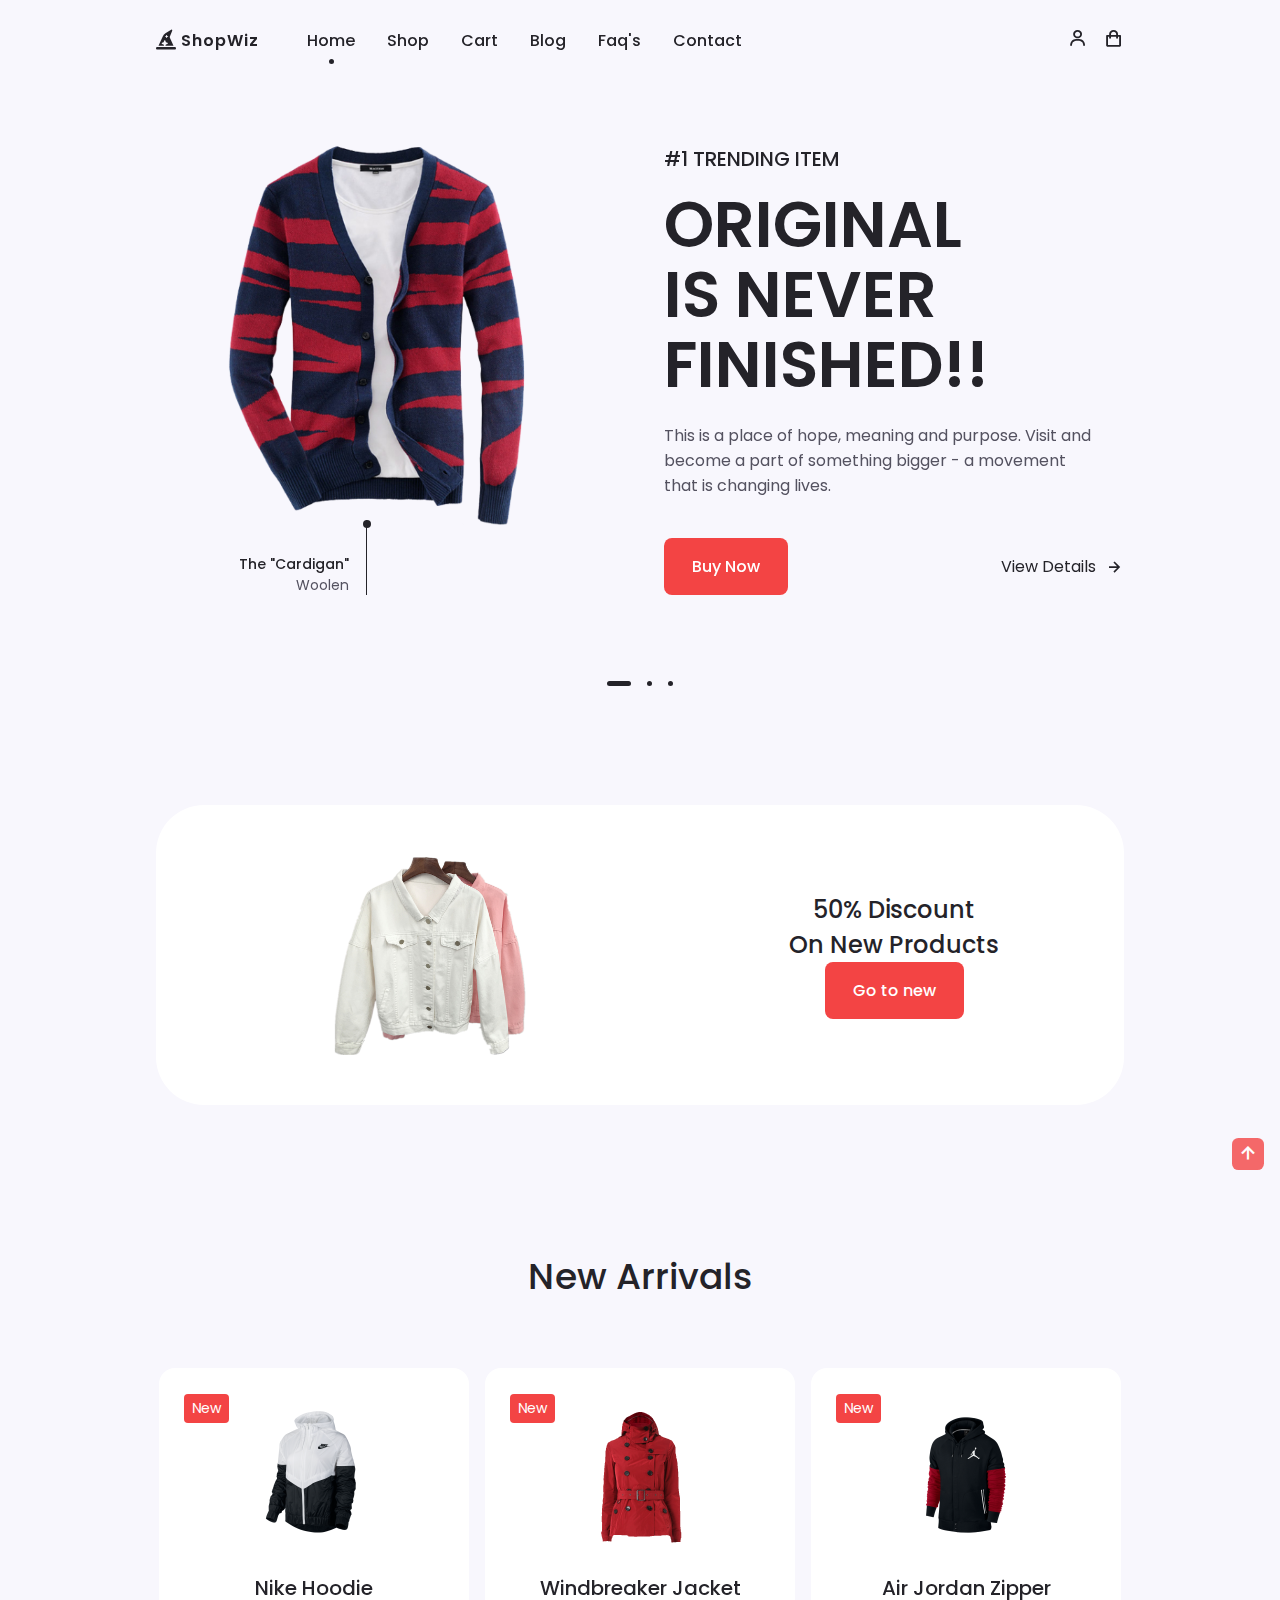
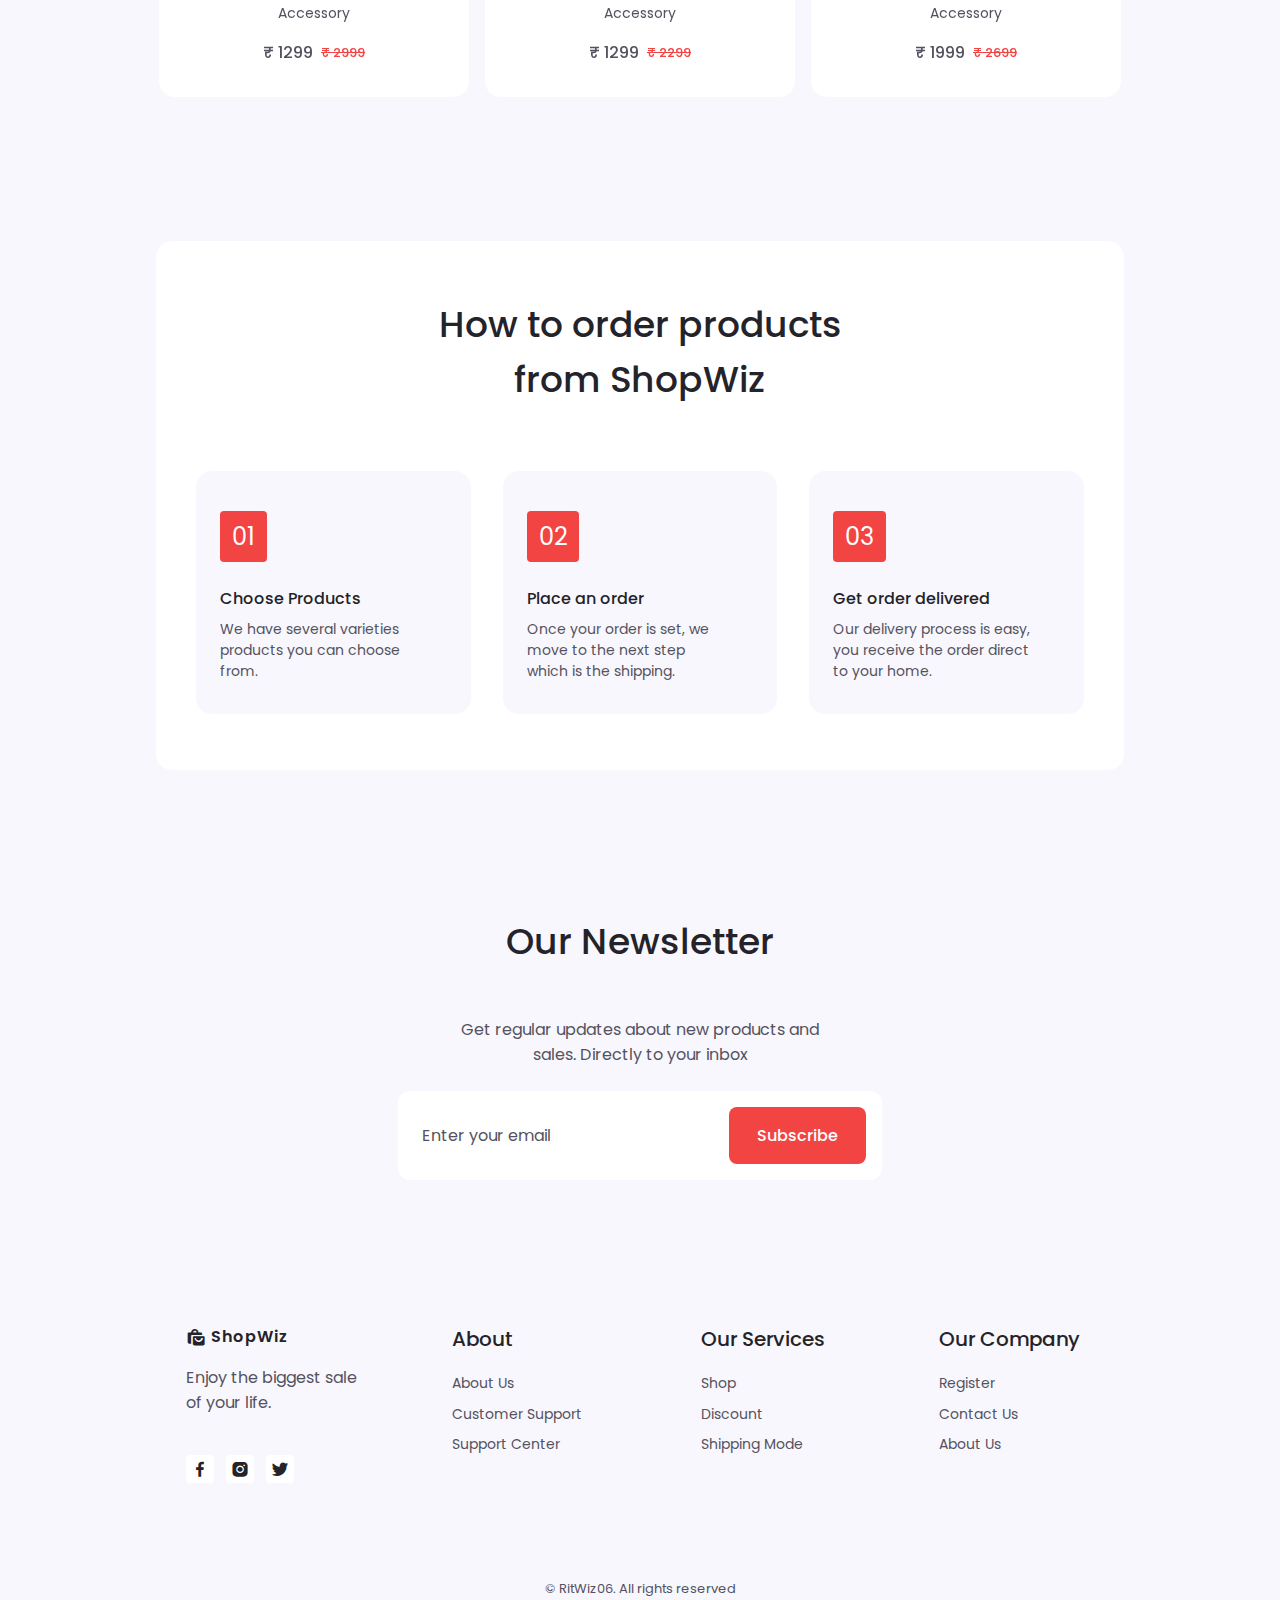
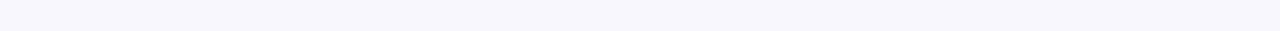
==== commit 6c820426: "HomePage Complete" ====
--- a/index.html
+++ b/index.html
@@ -50,10 +50,14 @@
                         <a href="contact.html" class="nav__link">Contact</a>
                     </li>
                 </ul>
+
+                <div class="nav__close" id="nav-close">
+                    <i class="bx bx-x"></i>
+                </div>
             </div>
 
             <div class="nav__btns">
-                <div class="login__toggle" id="login-toggle">
+                <div class="login__toggle" id="login-button">
                     <i class="bx bx-user"></i>
                 </div>
 
@@ -70,7 +74,8 @@
 
     <!--=============== CART ===============-->
     <div class="cart " id="cart">
-        <i class="bx bx-x cart__close"></i>
+        <i class="bx bx-x cart__close" id="cart-close"></i>
+
         <h2 class="cart__title-center">My Cart</h2>
 
         <div class="cart__container">
@@ -505,11 +510,44 @@
                     <a href="#" class="footer__social-link"><i class="bx bxl-twitter"></i></a>
                 </div>
             </div>
+            <!-- footer content 2-->
+            <div class="footer__content">
+                <h3 class="footer__title">About</h3>
+
+                <ul class="footer__links">
+                    <li><a href="#" class="footer__link">About Us</a></li>
+                    <li><a href="#" class="footer__link">Customer Support</a></li>
+                    <li><a href="#" class="footer__link">Support Center</a></li>
+                </ul>
+            </div>
+            <!-- footer content 3-->
+            <div class="footer__content">
+                <h3 class="footer__title">Our Services</h3>
+
+                <ul class="footer__links">
+                    <li><a href="#" class="footer__link">Shop</a></li>
+                    <li><a href="#" class="footer__link">Discount</a></li>
+                    <li><a href="#" class="footer__link">Shipping Mode</a></li>
+                </ul>
+            </div>
+            <!-- footer content 4-->
+            <div class="footer__content">
+                <h3 class="footer__title">Our Company</h3>
+
+                <ul class="footer__links">
+                    <li><a href="#" class="footer__link">Register</a></li>
+                    <li><a href="#" class="footer__link">Contact Us</a></li>
+                    <li><a href="#" class="footer__link">About Us</a></li>
+                </ul>
+            </div>
         </div>
+        <span class="footer__copy">&#169; RitWiz06. All rights reserved</span>
     </footer>
 
     <!--=============== SCROLL UP ===============-->
-
+    <a href="#" class="scrollup" id="scroll-up">
+        <i class="bx bx-up-arrow-alt scrollup__icon"></i>
+    </a>
     <!--=============== STYLE SWITCHER ===============-->
 
     <!--=============== SWIPER JS ===============-->
--- a/assets/css/style.css
+++ b/assets/css/style.css
@@ -161,6 +161,8 @@
 
 }
 
+
+.nav__close,
 .login__toggle,
 .nav__logo,
 .nav__toggle,
@@ -215,12 +217,19 @@
 
 }
 
+.nav__close {
+    font-size: 2rem;
+    position: absolute;
+    top: 0.9rem;
+    right: 1.25rem;
+    cursor: pointer;
+
+}
+
+.nav__close,
 .nav__toggle {
     display: none;
 }
-
-
-/* Show Menu */
 
 
 /* Change background header */
@@ -606,16 +615,124 @@
 
 
 /*=============== FOOTER ===============*/
+.footer {
+    position: relative;
+    overflow: hidden;
+
+}
+
+.footer__container {
+    grid-template-columns: repeat(4, 1fr);
+    justify-items: center;
+    column-gap: 1rem;
+}
+
+.footer__logo {
+    color: var(--title-color);
+    text-transform: camelcase;
+    font-weight: var(--font-bold);
+    letter-spacing: 1px;
+    display: inline-flex;
+    align-items: center;
+    column-gap: .25rem;
+    margin-bottom: var(--mb-1);
+
+}
+
+.footer__logo-icon {
+    font-size: 1.25rem;
+}
+
+.footer__description {
+    margin-bottom: var(--mb-2-5);
+}
+
+.footer__social {
+    display: flex;
+    column-gap: .75rem;
+}
+
+.footer__social-link {
+    display: inline-flex;
+    background: var(--container-color);
+    padding: .25rem;
+    border-radius: .25rem;
+    color: var(--title-color);
+    font-size: 1.25rem;
+}
+
+.footer__social-link:hover {
+    background: var(--first-color);
+    color: white;
+}
+
+.footer__title {
+    font-size: var(--h3-font-size);
+    margin-bottom: var(--mb-1);
+}
+
+.footer__links {
+    display: grid;
+    row-gap: .35rem;
+}
+
+.footer__link {
+    font-size: var(--small-font-size);
+    color: var(--text-color);
+    transition: .3s;
+}
+
+.footer__link:hover {
+    color: var(--title-color);
+}
+
+.footer__copy {
+    display: block;
+    text-align: center;
+    font-size: var(--smaller-font-size);
+    margin-top: 6rem;
+}
 
 
 /*=============== SCROLL UP ===============*/
-
+.scrollup {
+    position: fixed;
+    right: 1rem;
+    bottom: -30%;
+    background: var(--first-color);
+    border-radius: .4rem;
+    display: inline-flex;
+    padding: .25rem;
+    z-index: var(--z-tooltip);
+    opacity: .8;
+    transition: .4s;
+}
+
+.scrollup:hover {
+    opacity: 1;
+}
+
+.scrollup__icon {
+    font-size: 1.5rem;
+    color: white;
+}
 
 /* Show Scroll Up*/
-
+.show-scroll {
+    bottom: 3rem;
+}
 
 /*=============== SCROLL BAR ===============*/
-
+::-webkit-scrollbar {
+    width: .60rem;
+    background: var(--scroll-bar-color);
+    border-radius: .5rem;
+}
+
+::-webkit-scrollbar-thumb {
+    background: var(--scroll-thumb-color);
+    border-radius: .5rem;
+}
 
 /*=============== LOGIN ===============*/
 .login {
@@ -828,14 +945,230 @@
 
 /*=============== BREAKPOINTS ===============*/
 /* For large devices */
-@media screen and (max-width: 1200px) {}
-
-@media screen and (max-width: 992px) {}
+@media screen and (max-width: 1200px) {
+    .home__img {
+        height: 400px;
+    }
+
+}
+
+@media screen and (max-width: 992px) {
+    .container {
+        margin-left: var(--mb-1-5);
+        margin-right: var(--mb-1-5);
+    }
+
+    .section__title {
+        font-size: var(--h2-font-size);
+        margin-bottom: var(--mb-2);
+    }
+
+    .home__content {
+        padding: 8rem 0 2rem;
+    }
+
+    .home__img {
+        height: 300px;
+        transform: translateY(0);
+
+    }
+
+    .home__indicator {
+        bottom: initial;
+        left: initial;
+        top: 7rem;
+        right: 2rem;
+    }
+
+    .home__indicator::after {
+        top: -3rem;
+        height: 48px;
+    }
+
+    .home__details-img {
+        right: .5rem;
+        bottom: initial;
+    }
+
+    .home__description {
+        padding-right: 0;
+    }
+
+    .swiper-pagination {
+        margin-top: var(--mb-2);
+    }
+
+    .discount__container {
+        column-gap: 3rem;
+    }
+
+    .new__content {
+        width: 242px;
+        padding: 2rem 0 1.5rem 0;
+    }
+
+    .new__img {
+        width: 120px;
+    }
+
+    .new__img,
+    .new__subtitle {
+        margin-bottom: var(--mb-0-5);
+    }
+
+    .new__title {
+        font-size: var(--normal-font-size);
+    }
+
+    .steps__bg {
+        padding: 3rem 2rem 2rem;
+    }
+
+    .steps__container {
+        grid-template-columns: repeat(2, 1fr);
+        row-gap: 2rem;
+    }
+
+
+
+
+}
 
 /* For medium devices */
-@media screen and (max-width: 767px) {}
-
-@media screen and (max-width: 576px) {}
+@media screen and (max-width: 767px) {
+    body {
+        margin: var(--header-height) 0 0 0;
+    }
+
+    .section {
+        padding: 4.5rem 0 2rem;
+    }
+
+    .nav {
+        height: var(--header-height);
+    }
+
+    .nav__menu {
+        position: fixed;
+        background-color: var(--body-color);
+        top: 0;
+        right: -100%;
+        width: 100%;
+        height: 100%;
+        padding: 6rem 2rem 3.5rem;
+        transition: .3s;
+    }
+
+    .nav__list {
+        flex-direction: column;
+        row-gap: 2rem;
+    }
+
+    .nav__toggle,
+    .nav__close {
+        display: block;
+    }
+
+    /* Show Menu */
+    .show-menu {
+        right: 0;
+    }
+
+    .home__content {
+        padding: 0;
+        grid-template-columns: 1fr;
+        row-gap: 1rem;
+    }
+
+    .home__img {
+        height: 250px;
+    }
+
+    .home__title {
+        margin-bottom: var(--mb-1);
+
+    }
+
+    .home__description {
+        margin-bottom: var(--mb-1-5);
+    }
+
+    .discount__container {
+        grid-template-columns: 1fr;
+        row-gap: 1.25rem;
+        padding: 2.5rem 0 1.5rem;
+    }
+
+    .discount__img {
+        justify-self: center;
+        order: 1;
+    }
+
+    .discount__data {
+        padding: 0;
+    }
+
+    .newsletter__container {
+        grid-template-columns: .7fr;
+    }
+
+    .footer__container {
+        grid-template-columns: 1fr;
+        row-gap: 2rem;
+        justify-items: start;
+    }
+
+    .footer__copy {
+        margin-top: 4.5rem;
+    }
+
+}
+
+@media screen and (max-width: 576px) {
+    .steps__container {
+        grid-template-columns: 1fr;
+    }
+
+    .steps__bg {
+        padding: 3rem 2rem 2rem;
+    }
+
+    .newsletter__container {
+        grid-template-columns: 1fr;
+    }
+
+    .login,
+    .cart {
+        width: 100%;
+    }
+}
 
 /* For small devices */
-@media screen and (max-width: 320px) {}+@media screen and (max-width: 320px) {
+    .container {
+        margin-left: var(--mb-1);
+        margin-right: var(--mb-1);
+    }
+
+    .nav {
+        column-gap: 0;
+    }
+
+    .home__img {
+        height: 200px;
+    }
+
+    .home__buttons {
+        flex-direction: column;
+        width: max-content;
+        row-gap: 1rem;
+    }
+
+    .steps__bg {
+        padding: 2rem 1rem;
+    }
+
+    .steps__card {
+        padding: 1.5rem;
+    }
+}